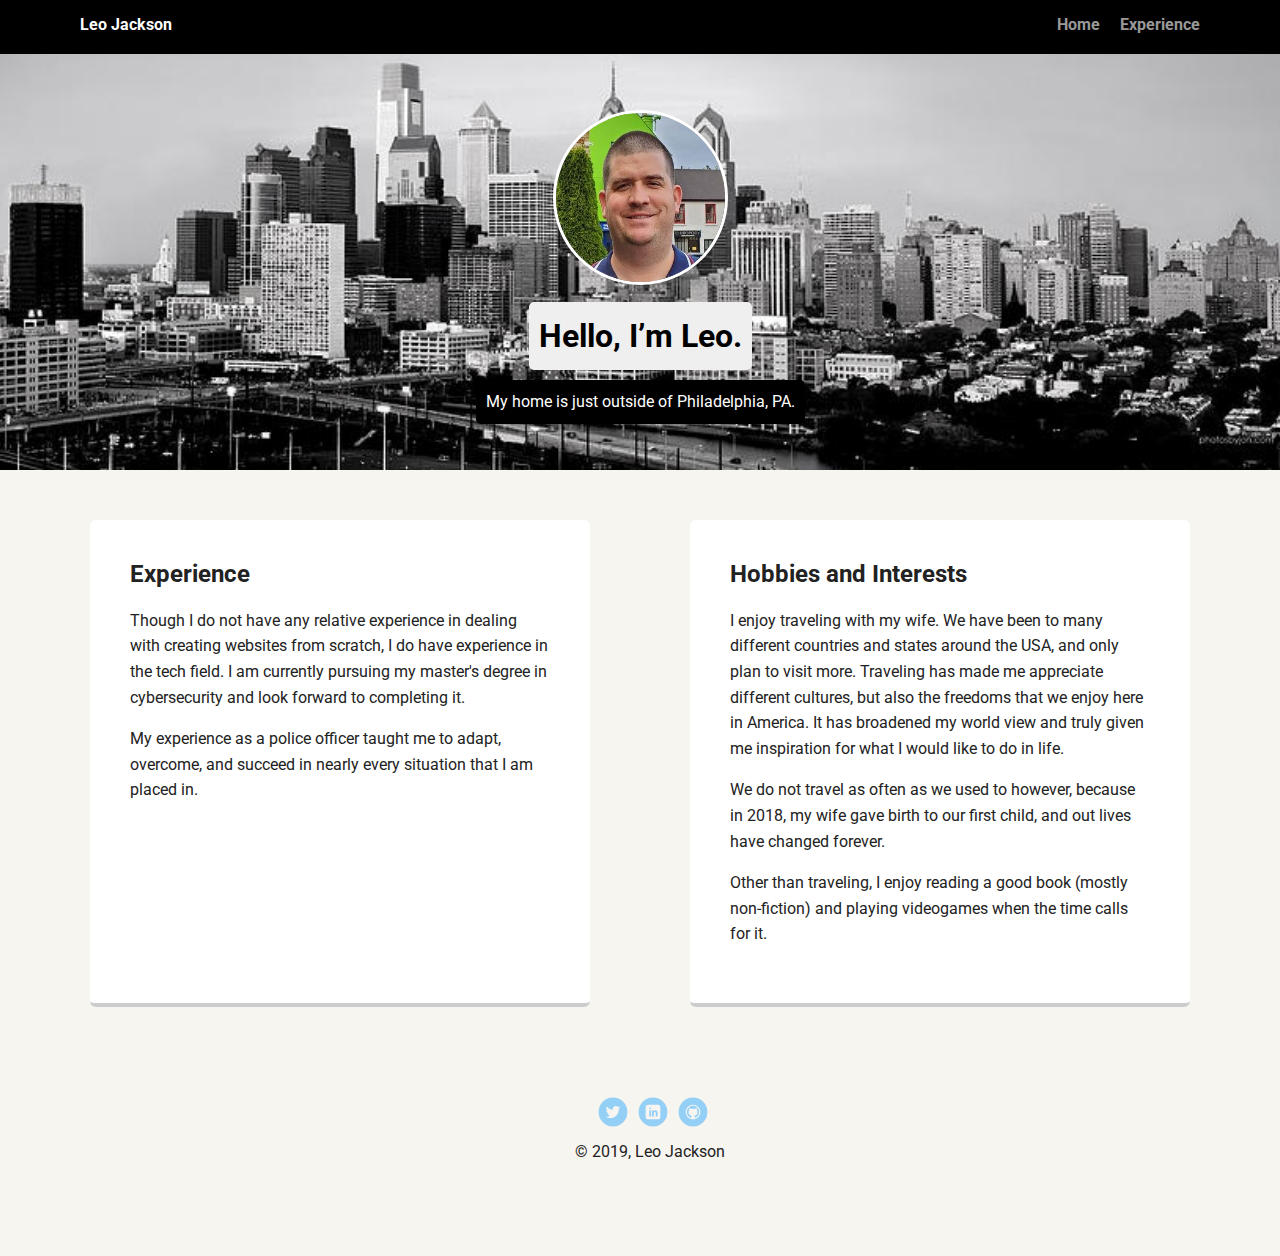
==== portfolio_update_v1/experience.html @ 6af5a82f "transferred files into project 1 folder" ====
<!doctype html>
<html lang="en">
<head>
  <meta charset="utf-8">
  <title>Leo Jackson's Profile</title>
  <meta name="viewport" content="width=device-width, initial-scale=1.0">
  <link rel="stylesheet" href="styles.css">
  <link href="https://fonts.googleapis.com/css?family=Muli%7CRoboto:400,300,500,700,900" rel="stylesheet"></head>
  <body>

    <div class="main-nav">
        <ul class="nav">
          <li class="name">Leo Jackson</li>
          <li><a href="index.html">Home</a></li>
          <li><a href="experience.html">Experience</a></li>
        </ul>
    </div>

    <header>
      <img src="images/me_1_25.jpg" alt="Photo of Leo Jackson" class="profile-image">
      <h1 class="tag name">Hello, I’m Leo.</h1>
      <p class="tag location">My home is just outside of Philadelphia, PA.</p>
    </header>

    <main class="flex">
      <div class="card">
        <h2>Experience</h2>
        <p>Though I do not have any relative experience in dealing with creating websites from scratch, I do have experience in the tech field. I am currently pursuing my master's degree in cybersecurity and look forward to completing it.</p>
        <p>My experience as a police officer taught me to adapt, overcome, and succeed in nearly every situation that I am placed in.</p>
      </div> 

      <div class="card">
        <h2>Hobbies and Interests</h2>
        <p>I enjoy traveling with my wife. We have been to many different countries and states around the USA, and only plan to visit more. Traveling has made me appreciate different cultures, but also the freedoms that we enjoy here in America. It has broadened my world view and truly given me inspiration for what I would like to do in life.</p>
        <p>We do not travel as often as we used to however, because in 2018, my wife gave birth to our first child, and out lives have changed forever.</p>
        <p>Other than traveling, I enjoy reading a good book (mostly non-fiction) and playing videogames when the time calls for it.</p>
    </div> 

    </main>
    <footer>
      <ul>
        <li><a href="https://twitter.com/lpj5001" class="social twitter">Twitter</a></li>
        <li><a href="https://www.linkedin.com/in/leo-jackson-9510a934/" class="social linkedin">LinkedIn</a></li>
        <li><a href="https://github.com/ljackson1186" class="social github">Github</a></li>
      </ul>
      <p class="copyright">&copy; 2019, Leo Jackson</p>
    </footer>
  </body>
  </html>
---- portfolio_update_v1/styles.css ----
/* Global Layout Set-up */
* { 
  box-sizing: border-box;
}
  
body {
  margin: 0;
  padding: 0;
  text-align: center;
  font-family: 'Roboto', sans-serif;
  color: #222;
  background: #f7f5f0;
}
/* Link Styles */

a {
  text-decoration: none;
  color: #999;
}
a:hover {
  color: #6633ff;
}

/* Section Styles */

.main-nav {
  width: 100%;
  background: black;
  min-height: 30px;
  padding: 10px;
  position: fixed;
  text-align: center;
}
.nav {
  display: flex;
  justify-content: space-around;
  font-weight: 700;
  list-style-type: none;
  margin: 0 auto;
  padding: 0;
}

.nav .name {
    display: block;
    margin-right: auto;
    color: white;
}
.nav li {
  padding: 5px 10px 10px 10px;
}
.nav a {
  transition: all .5s;
}
.nav a:hover {
  color: white
}

header {
  text-align: center;
  background: url('images/philadelphia.jpg') no-repeat top center ;
  background-size: cover;
  overflow: hidden;
  padding-top: 60px;
}
header {
  line-height: 1.5;
}
header .profile-image {
  margin-top: 50px;
  width: 175px;
  height: 175px;
  border-radius: 50%;
  border: 3px solid white;
  transition: all .5s;
}
header .profile-image:hover {
  transform: scale(1.2) rotate(5deg);
}
.tag {
  background-color: #efefef;
  color: black;
  padding: 10px;
  border-radius: 5px;
  display: table;
  margin: 10px auto;
} 
.location {
  background-color: black;
  color: white;
}
.card {
  margin: 30px;
  padding: 20px 40px 40px;
  max-width: 500px;
  text-align: left;
  background: #fff;
  border-bottom: 4px solid #ccc;
  border-radius: 6px;
  transition: all .5s;
}
.card:hover {
  border-color: #ff99ff;
}

ul.skills {
  padding: 0;
  text-align: center;
}

.skills li {
  border-radius: 6px;
  display: inline-block;
  background: #ff9904;
  color: white;
  padding: 5px 10px;
  margin: 2px;
}

.skills li:nth-child(odd) {
  background: #0399ff;
}

footer {
  width: 100%;
  min-height: 30px;
  padding: 20px 0 40px 20px;
}

footer .copyright {
  top: -8px;
  font-size: .75em;
}

footer ul {
  list-style-type: none;
  margin: 0;
  padding: 0;
}

footer ul li {
  display: inline-block;
}

a.social {
  display: inline-block;
  text-indent: -9999px;
  margin-left: 5px;
  width: 30px;
  height: 30px;
  background-size: 30px 30px;
  opacity: .4;
  transition: all .5s;
}
a.twitter {
  background-image: url(images/twitter.svg);
}
a.linkedin {
  background-image: url(images/linkedin.svg);
}
a.github {
  background-image: url(images/github.svg);
}
a.social:hover {
  opacity: 1;
}
.clearfix {
  clear: both;
}

/* Styles for larger screens */
@media screen and (min-width: 720px) {
  
  .flex {
      display: -ms-flexbox;      /* TWEENER - IE 10 */
      display: flex; 
      max-width: 1200px;
      -ms-flex-pack: distribute;
      justify-content: space-around;
      margin: 0 auto;
  }

  header {
    min-height: 470px;
  }

  .nav {
    max-width: 1200px;
    padding: 0 30px;
  }


  main {
    padding-top: 20px;
  }

  main p {
    line-height: 1.6em;
  }

  footer {
    font-size: 1.3em;
    max-width: 1200px;
    margin: 40px auto;
  }

}
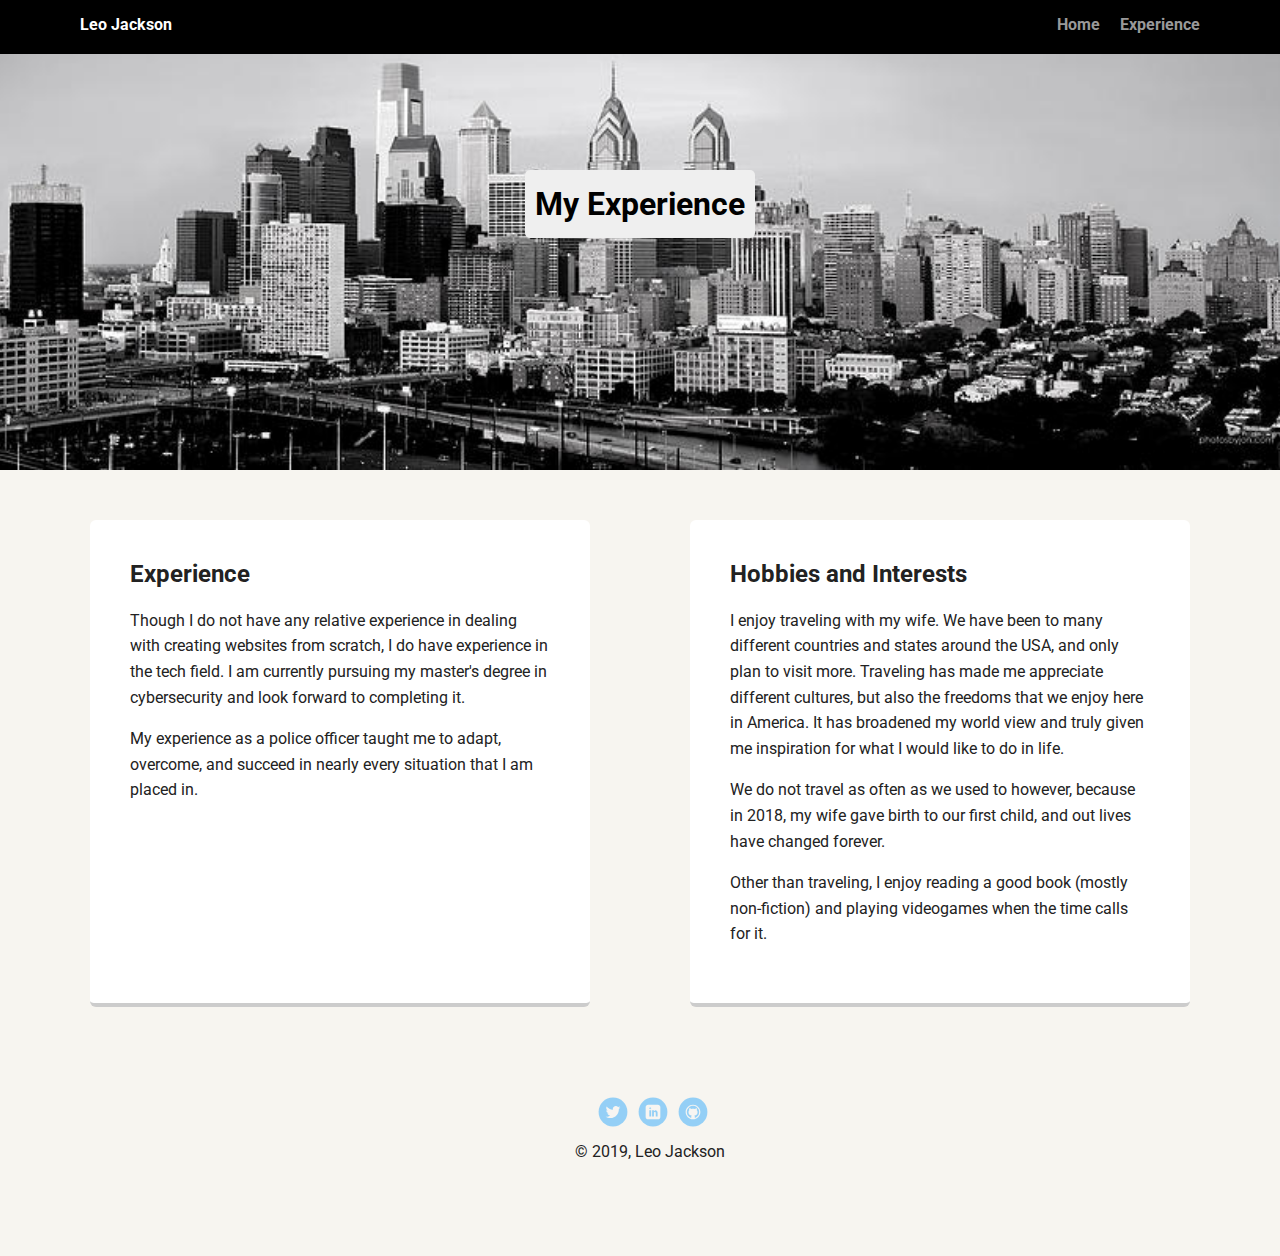
==== commit efb17b3c: "updated css" ====
--- a/portfolio_update_v1/experience.html
+++ b/portfolio_update_v1/experience.html
@@ -17,9 +17,7 @@
     </div>
 
     <header>
-      <img src="images/me_1_25.jpg" alt="Photo of Leo Jackson" class="profile-image">
-      <h1 class="tag name">Hello, I’m Leo.</h1>
-      <p class="tag location">My home is just outside of Philadelphia, PA.</p>
+      <h1 class="tag1 name">My Experience</h1>
     </header>
 
     <main class="flex">
--- a/portfolio_update_v1/styles.css
+++ b/portfolio_update_v1/styles.css
@@ -84,6 +84,16 @@
   display: table;
   margin: 10px auto;
 } 
+
+.tag1 {
+  background-color: #efefef;
+  color: black;
+  padding: 10px;
+  border-radius: 5px;
+  display: table;
+  margin: 110px auto;
+}
+
 .location {
   background-color: black;
   color: white;
@@ -99,7 +109,7 @@
   transition: all .5s;
 }
 .card:hover {
-  border-color: #ff99ff;
+  border-color: #070707;
 }
 
 ul.skills {
@@ -110,14 +120,15 @@
 .skills li {
   border-radius: 6px;
   display: inline-block;
-  background: #ff9904;
-  color: white;
+  background: #c7c7c7;
+  color: rgb(0, 0, 0);
   padding: 5px 10px;
   margin: 2px;
 }
 
 .skills li:nth-child(odd) {
-  background: #0399ff;
+  background: #000000;
+  color: white;
 }
 
 footer {
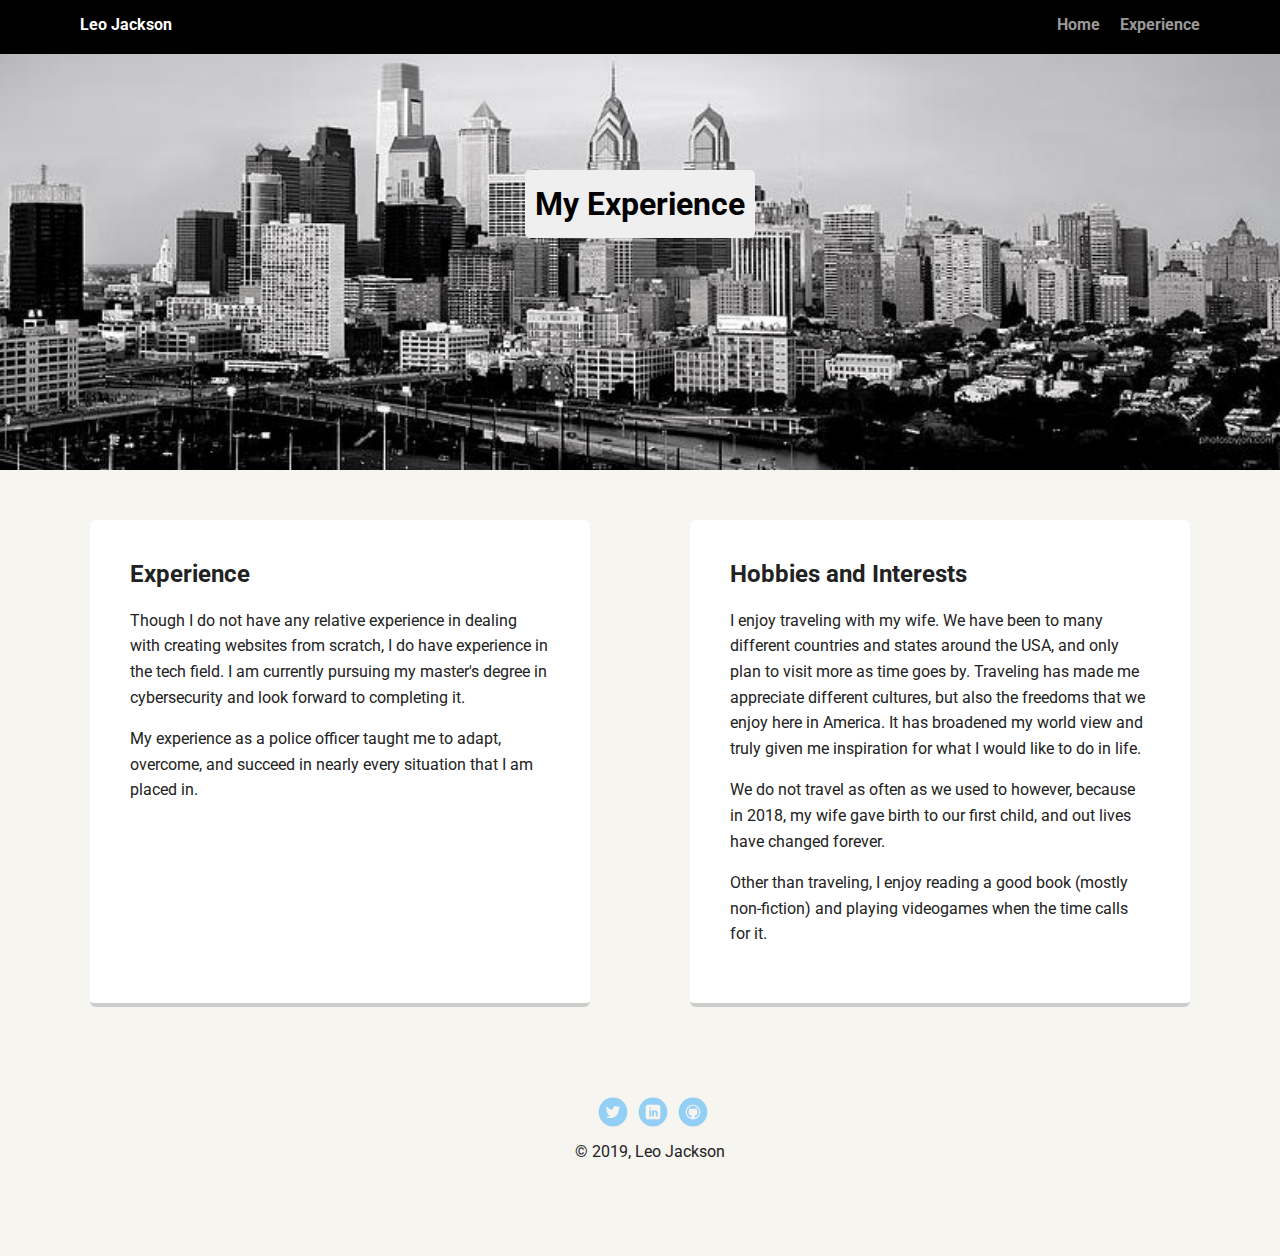
==== commit a483122d: "added links to language cards" ====
--- a/portfolio_update_v1/experience.html
+++ b/portfolio_update_v1/experience.html
@@ -29,7 +29,7 @@
 
       <div class="card">
         <h2>Hobbies and Interests</h2>
-        <p>I enjoy traveling with my wife. We have been to many different countries and states around the USA, and only plan to visit more. Traveling has made me appreciate different cultures, but also the freedoms that we enjoy here in America. It has broadened my world view and truly given me inspiration for what I would like to do in life.</p>
+        <p>I enjoy traveling with my wife. We have been to many different countries and states around the USA, and only plan to visit more as time goes by. Traveling has made me appreciate different cultures, but also the freedoms that we enjoy here in America. It has broadened my world view and truly given me inspiration for what I would like to do in life.</p>
         <p>We do not travel as often as we used to however, because in 2018, my wife gave birth to our first child, and out lives have changed forever.</p>
         <p>Other than traveling, I enjoy reading a good book (mostly non-fiction) and playing videogames when the time calls for it.</p>
     </div> 
@@ -37,9 +37,9 @@
     </main>
     <footer>
       <ul>
-        <li><a href="https://twitter.com/lpj5001" class="social twitter">Twitter</a></li>
-        <li><a href="https://www.linkedin.com/in/leo-jackson-9510a934/" class="social linkedin">LinkedIn</a></li>
-        <li><a href="https://github.com/ljackson1186" class="social github">Github</a></li>
+        <li><a href="https://twitter.com/lpj5001" target="_empty" class="social twitter">Twitter</a></li>
+        <li><a href="https://www.linkedin.com/in/leo-jackson-9510a934/" target="_empty" class="social linkedin">LinkedIn</a></li>
+        <li><a href="https://github.com/ljackson1186" target="_empty" class="social github">Github</a></li>
       </ul>
       <p class="copyright">&copy; 2019, Leo Jackson</p>
     </footer>
--- a/portfolio_update_v1/styles.css
+++ b/portfolio_update_v1/styles.css
@@ -112,10 +112,20 @@
   border-color: #070707;
 }
 
+.skills a {
+  color: black;
+
+}
+
+.skills a:hover {
+  color: white;
+
+}
+
 ul.skills {
   padding: 0;
   text-align: center;
-}
+  }
 
 .skills li {
   border-radius: 6px;
@@ -126,9 +136,10 @@
   margin: 2px;
 }
 
-.skills li:nth-child(odd) {
+.skills li:hover{
   background: #000000;
   color: white;
+
 }
 
 footer {
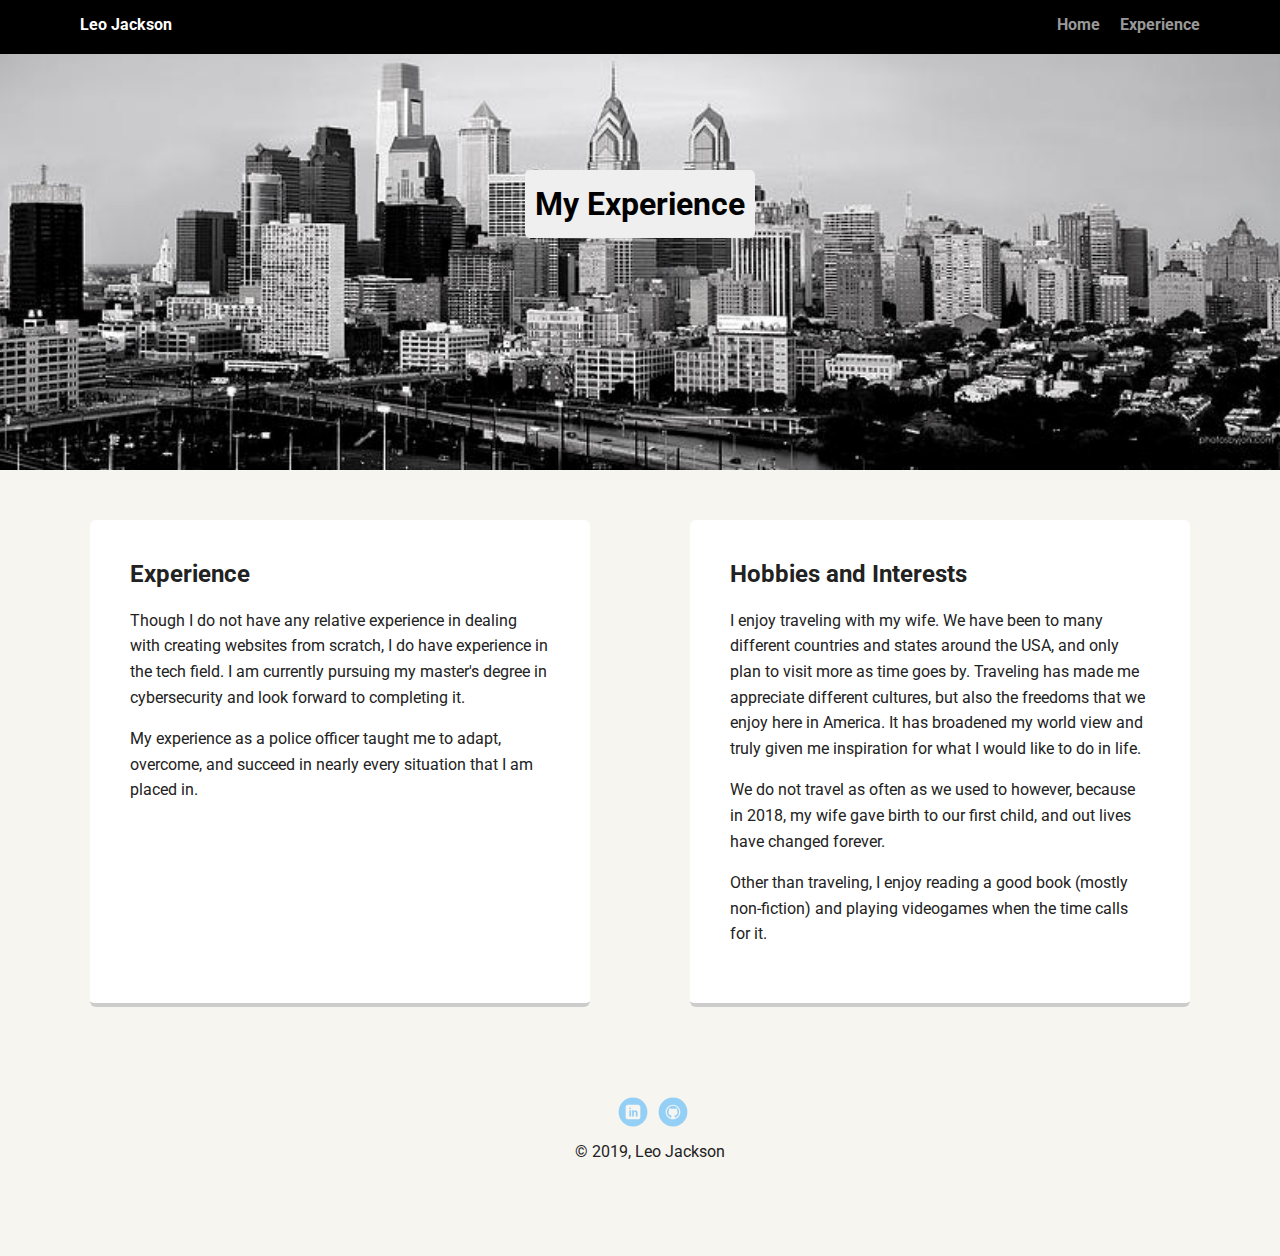
==== commit 36da40ab: "added comments and removed twitter link" ====
--- a/portfolio_update_v1/experience.html
+++ b/portfolio_update_v1/experience.html
@@ -37,7 +37,6 @@
     </main>
     <footer>
       <ul>
-        <li><a href="https://twitter.com/lpj5001" target="_empty" class="social twitter">Twitter</a></li>
         <li><a href="https://www.linkedin.com/in/leo-jackson-9510a934/" target="_empty" class="social linkedin">LinkedIn</a></li>
         <li><a href="https://github.com/ljackson1186" target="_empty" class="social github">Github</a></li>
       </ul>
--- a/portfolio_update_v1/styles.css
+++ b/portfolio_update_v1/styles.css
@@ -18,7 +18,8 @@
   color: #999;
 }
 a:hover {
-  color: #6633ff;
+  color: white;
+  
 }
 
 /* Section Styles */
@@ -72,9 +73,12 @@
   border-radius: 50%;
   border: 3px solid white;
   transition: all .5s;
-}
+  }
+
 header .profile-image:hover {
   transform: scale(1.2) rotate(5deg);
+  -webkit-filter: grayscale(100%); /* Ch 23+, Saf 6.0+, BB 10.0+*/ /*This code from http://www.codeblocq.com/2016/08/Turn-an-image-to-Black-and-White-on-hover-with-CSS/*/ 
+  filter: grayscale(100%); /* FF 35+*/ /*this code also from http://www.codeblocq.com/2016/08/Turn-an-image-to-Black-and-White-on-hover-with-CSS/*/
 }
 .tag {
   background-color: #efefef;
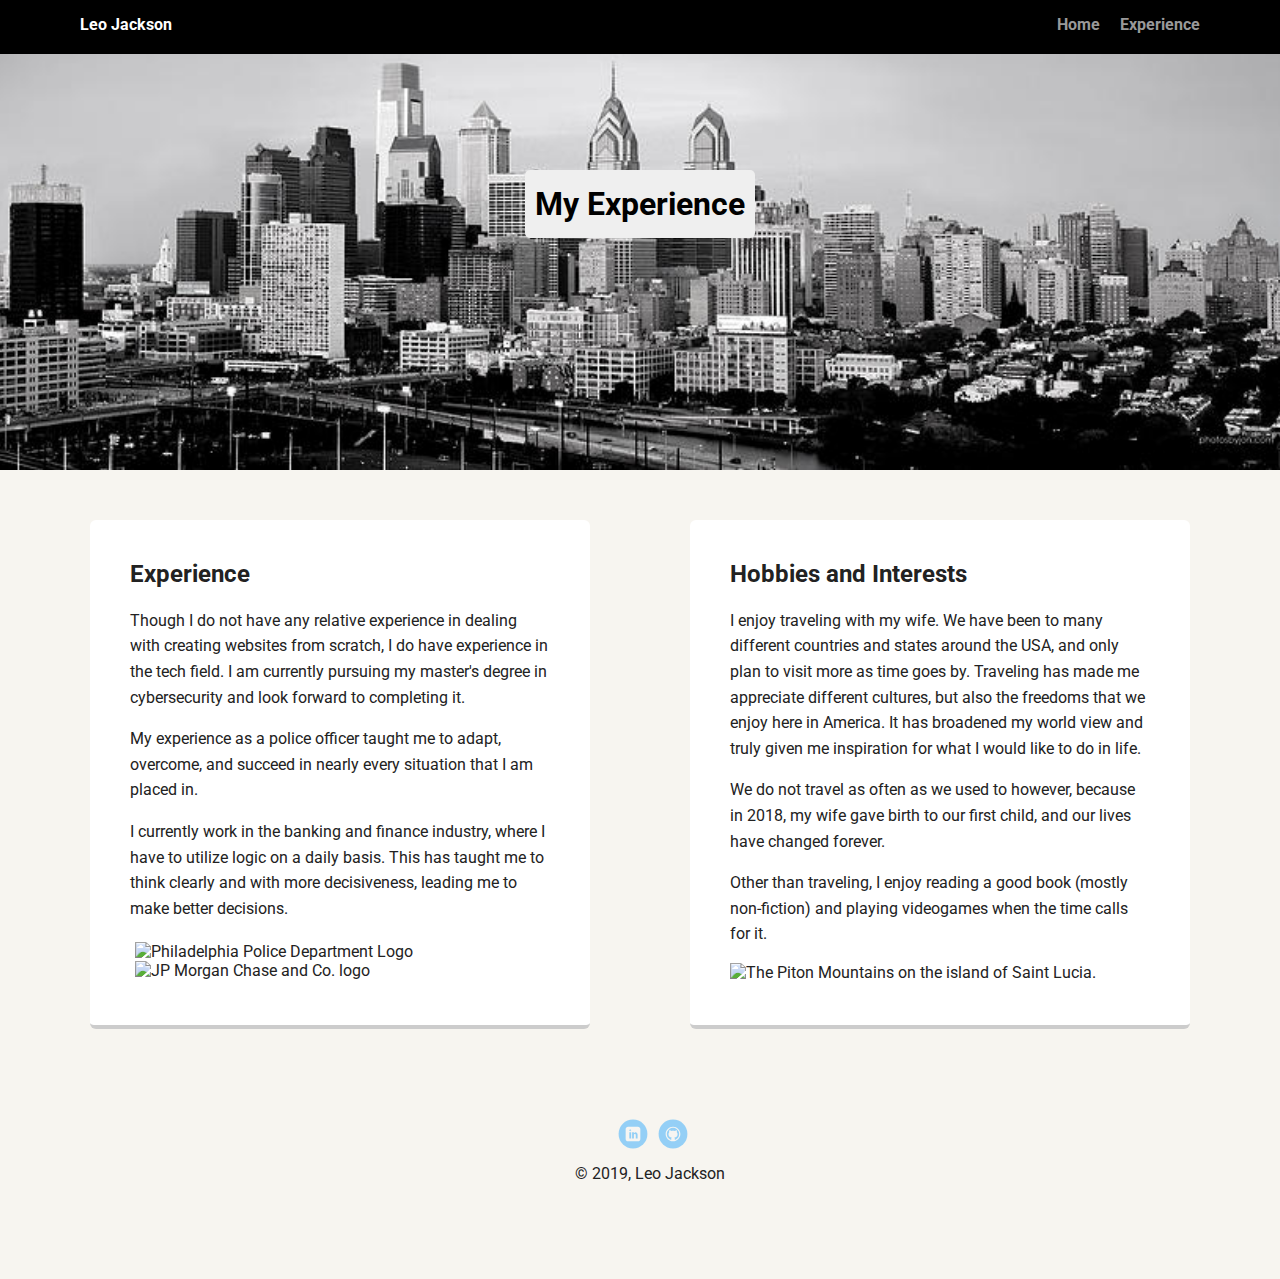
==== commit 11598e38: "Changed css, html for both pages." ====
--- a/portfolio_update_v1/experience.html
+++ b/portfolio_update_v1/experience.html
@@ -12,7 +12,7 @@
         <ul class="nav">
           <li class="name">Leo Jackson</li>
           <li><a href="index.html">Home</a></li>
-          <li><a href="experience.html">Experience</a></li>
+          <li><a href="../experience.html">Experience</a></li>
         </ul>
     </div>
 
@@ -25,20 +25,27 @@
         <h2>Experience</h2>
         <p>Though I do not have any relative experience in dealing with creating websites from scratch, I do have experience in the tech field. I am currently pursuing my master's degree in cybersecurity and look forward to completing it.</p>
         <p>My experience as a police officer taught me to adapt, overcome, and succeed in nearly every situation that I am placed in.</p>
+        <p>I currently work in the banking and finance industry, where I have to utilize logic on a daily basis. This has taught me to think clearly and with more decisiveness, leading me to make better decisions.</p>
+        <div class="row">
+          <img src="https://media.glassdoor.com/sql/208502/philadelphia-police-department-squarelogo-1457437891087.png" alt="Philadelphia Police Department Logo">
+          <img src="https://www.fintechfutures.com/files/2016/07/JP-Morgan-180x180.png" alt="JP Morgan Chase and Co. logo">
+        </div>
+         
       </div> 
 
       <div class="card">
         <h2>Hobbies and Interests</h2>
         <p>I enjoy traveling with my wife. We have been to many different countries and states around the USA, and only plan to visit more as time goes by. Traveling has made me appreciate different cultures, but also the freedoms that we enjoy here in America. It has broadened my world view and truly given me inspiration for what I would like to do in life.</p>
-        <p>We do not travel as often as we used to however, because in 2018, my wife gave birth to our first child, and out lives have changed forever.</p>
+        <p>We do not travel as often as we used to however, because in 2018, my wife gave birth to our first child, and our lives have changed forever.</p>
         <p>Other than traveling, I enjoy reading a good book (mostly non-fiction) and playing videogames when the time calls for it.</p>
+        <img src="https://www.dudmc.com/site/assets/files/1797/the_pitons_st_lucia.200x200.jpg" alt="The Piton Mountains on the island of Saint Lucia." class="right_photo">
     </div> 
 
     </main>
     <footer>
       <ul>
-        <li><a href="https://www.linkedin.com/in/leo-jackson-9510a934/" target="_empty" class="social linkedin">LinkedIn</a></li>
-        <li><a href="https://github.com/ljackson1186" target="_empty" class="social github">Github</a></li>
+        <li><a href="https://www.linkedin.com/in/leo-jackson-9510a934/" class="social linkedin">LinkedIn</a></li>
+        <li><a href="https://github.com/ljackson1186" class="social github">Github</a></li>
       </ul>
       <p class="copyright">&copy; 2019, Leo Jackson</p>
     </footer>
--- a/portfolio_update_v1/styles.css
+++ b/portfolio_update_v1/styles.css
@@ -1,4 +1,3 @@
-/* Global Layout Set-up */
 * { 
   box-sizing: border-box;
 }
@@ -71,12 +70,12 @@
   width: 175px;
   height: 175px;
   border-radius: 50%;
-  border: 3px solid white;
-  transition: all .5s;
+  border: 1px solid white;
+  transition: all 2.0s;
   }
 
 header .profile-image:hover {
-  transform: scale(1.2) rotate(5deg);
+  transform: scale(1.3) rotate(15deg);
   -webkit-filter: grayscale(100%); /* Ch 23+, Saf 6.0+, BB 10.0+*/ /*This code from http://www.codeblocq.com/2016/08/Turn-an-image-to-Black-and-White-on-hover-with-CSS/*/ 
   filter: grayscale(100%); /* FF 35+*/ /*this code also from http://www.codeblocq.com/2016/08/Turn-an-image-to-Black-and-White-on-hover-with-CSS/*/
 }
@@ -115,6 +114,24 @@
 .card:hover {
   border-color: #070707;
 }
+
+.row {
+  float: left;
+  padding: 5px;
+  content: "";
+  clear: both;
+  display: table;
+  margin-left: auto;
+  margin-right: auto;
+  width: fit-content;
+}
+
+.right_photo {
+  display: block;
+  margin-left: auto;
+  margin-right: auto;
+  }
+
 
 .skills a {
   color: black;
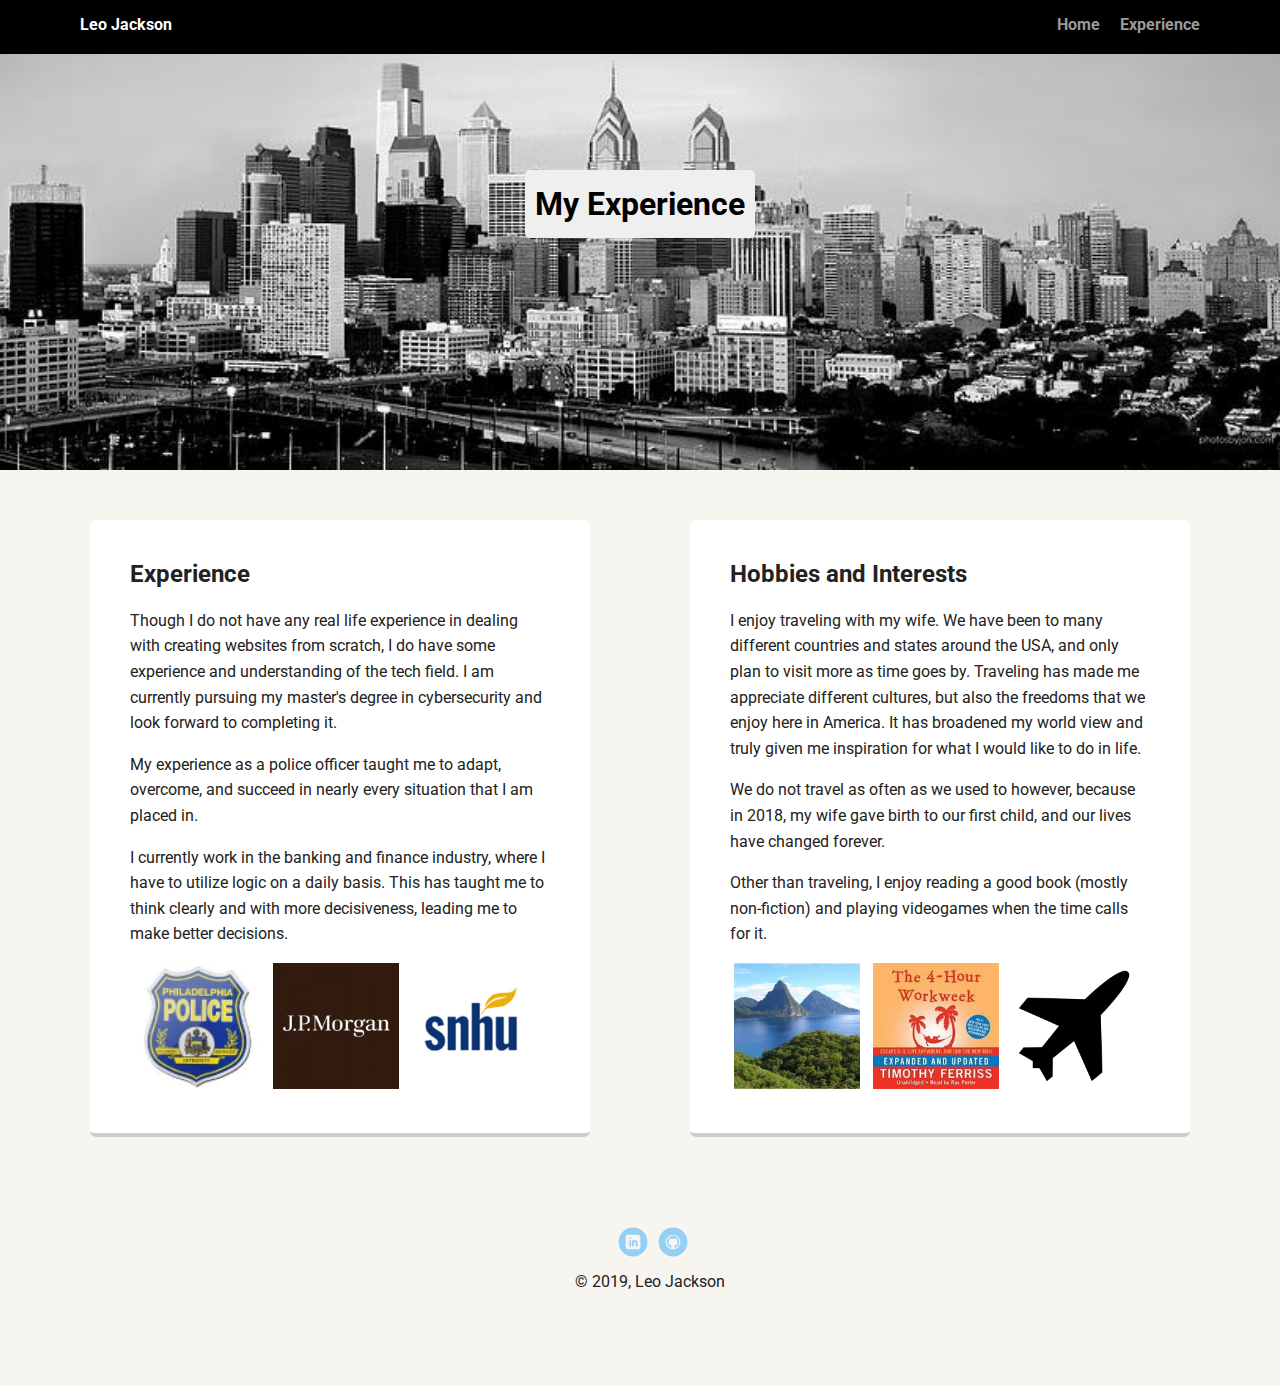
==== commit 258eac3b: "added multiple images and centered the three images using css code discovered from the link posted i" ====
--- a/portfolio_update_v1/experience.html
+++ b/portfolio_update_v1/experience.html
@@ -23,12 +23,14 @@
     <main class="flex">
       <div class="card">
         <h2>Experience</h2>
-        <p>Though I do not have any relative experience in dealing with creating websites from scratch, I do have experience in the tech field. I am currently pursuing my master's degree in cybersecurity and look forward to completing it.</p>
+        <p>Though I do not have any real life experience in dealing with creating websites from scratch, I do have some experience and understanding of the tech field. I am currently pursuing my master's degree in cybersecurity and look forward to completing it.</p>
         <p>My experience as a police officer taught me to adapt, overcome, and succeed in nearly every situation that I am placed in.</p>
         <p>I currently work in the banking and finance industry, where I have to utilize logic on a daily basis. This has taught me to think clearly and with more decisiveness, leading me to make better decisions.</p>
         <div class="row">
-          <img src="https://media.glassdoor.com/sql/208502/philadelphia-police-department-squarelogo-1457437891087.png" alt="Philadelphia Police Department Logo">
-          <img src="https://www.fintechfutures.com/files/2016/07/JP-Morgan-180x180.png" alt="JP Morgan Chase and Co. logo">
+          <img src="images/ppd.jpg" alt="Philadelphia Police Department Logo">
+          <img src="images/jpmorgan.jpg" alt="JP Morgan Chase and Co. logo">
+          <img src="images/snhu.jpg" alt="Southern New Hampshire University logo">
+
         </div>
          
       </div> 
@@ -38,7 +40,9 @@
         <p>I enjoy traveling with my wife. We have been to many different countries and states around the USA, and only plan to visit more as time goes by. Traveling has made me appreciate different cultures, but also the freedoms that we enjoy here in America. It has broadened my world view and truly given me inspiration for what I would like to do in life.</p>
         <p>We do not travel as often as we used to however, because in 2018, my wife gave birth to our first child, and our lives have changed forever.</p>
         <p>Other than traveling, I enjoy reading a good book (mostly non-fiction) and playing videogames when the time calls for it.</p>
-        <img src="https://www.dudmc.com/site/assets/files/1797/the_pitons_st_lucia.200x200.jpg" alt="The Piton Mountains on the island of Saint Lucia." class="right_photo">
+        <img src="images/stlucia.jpg" alt="The Piton Mountains on the island of Saint Lucia.">
+        <img src="images/4hrworkweek.jpg" alt="The four hour work week by Tim Ferriss">
+        <img src="images/airplane.jpg" alt="An outline of an airplane">
     </div> 
 
     </main>
--- a/portfolio_update_v1/styles.css
+++ b/portfolio_update_v1/styles.css
@@ -114,16 +114,11 @@
 .card:hover {
   border-color: #070707;
 }
-
-.row {
-  float: left;
-  padding: 5px;
-  content: "";
-  clear: both;
-  display: table;
-  margin-left: auto;
-  margin-right: auto;
-  width: fit-content;
+ /*the following code was discovered at https://jsfiddle.net/u3hvd2g4/1/ */
+.card img{
+  display:inline-block;
+  width:30%;
+  margin:0 1% 0 1%;
 }
 
 .right_photo {
